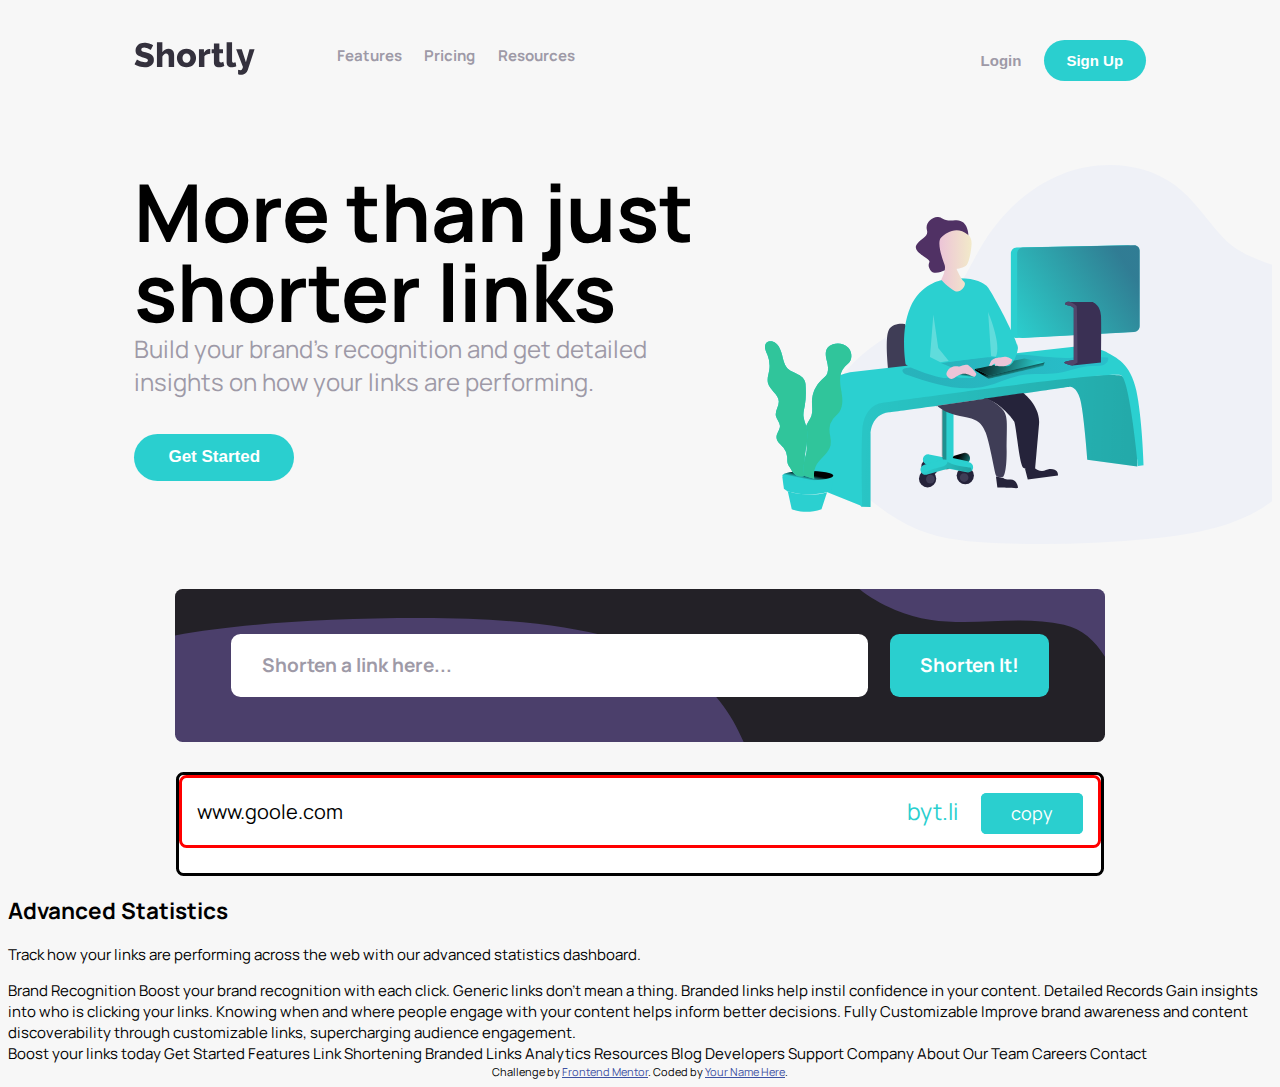
==== index.html @ 32defc4b "copy to clipborad agregado" ====
<!DOCTYPE html>
<html lang="en">
<head>
  <meta charset="UTF-8">
  <meta name="viewport" content="width=device-width, initial-scale=1.0"> <!-- displays site properly based on user's device -->

  <link rel="icon" type="image/png" sizes="32x32" href="./images/favicon-32x32.png">
  <link rel="stylesheet" type="text/css" href="css/styles.css">
  
  <title>Frontend Mentor | Shortly URL shortening API Challenge</title>

  <!-- Feel free to remove these styles or customise in your own stylesheet 👍 -->
  <style>
    .attribution { font-size: 11px; text-align: center; }
    .attribution a { color: hsl(228, 45%, 44%); }
  </style>
</head>
<body>

<header>
    <nav>
      <figure>
        <img src="images/logo.svg" class="logo">
      </figure>
      <div id="containerBurger" onclick="myFunction(this)">
                <div class="bar1"></div>
                <div class="bar2"></div>
                <div class="bar3"></div>
            </div>
      <ul class="nav_list">
        
        <li class="item1">Features</li>
        <li class="item2">Pricing</li>
        <li class="item3">Resources</li>
      </ul>

  
  
  <div class="access">
    <button class="login">
      Login
    </button>
    <button class="sign_up">
      Sign Up
    </button>
  </div>
    </nav>

  <article class="header_article">
    <h1 class="header_title">More than just shorter links</h1>
  <p class="header_paragraph">Build your brand’s recognition and get detailed insights 
  on how your links are performing.</p>

  <button class="get_started">Get Started</button>
  </article>
</header>
  
  <main>
    <form class="shorten_link_form">
      <input type="text" name="link" class="user_link" placeholder="Shorten a link here...">
      <input type="submit" name="shorten_it" value="Shorten It!" class="submit_link">
      <p class="error_message"><em></em></p>
    </form>
    <div class="shorted_links_container">
      <article class="shortened_link">
        <p class="original_link">www.goole.com</p> <p ><span class="link_to_copy">byt.li</span><span class="copy_shortened_link">copy</span></p>
      </article>

    </div>
<article class="main_description">
  <h2  class="main_title">Advanced Statistics</h2>

  <p class="main_title_paragraph">Track how your links are performing across the web with our 
  advanced statistics dashboard.</p>
</article>

  Brand Recognition

  Boost your brand recognition with each click. Generic links don’t 
  mean a thing. Branded links help instil confidence in your content.

  Detailed Records

  Gain insights into who is clicking your links. Knowing when and where 
  people engage with your content helps inform better decisions.

  Fully Customizable

  Improve brand awareness and content discoverability through customizable 
  links, supercharging audience engagement.

  </main>
  Boost your links today

  Get Started

  Features

  Link Shortening
  Branded Links
  Analytics

  Resources


    Blog
  Developers
  Support


  Company

  About
  Our Team
  Careers
  Contact
  
  <div class="attribution">
    Challenge by <a href="https://www.frontendmentor.io?ref=challenge" target="_blank">Frontend Mentor</a>. 
    Coded by <a href="#">Your Name Here</a>.
  </div>

  <script type="module" src="js/app.js"></script>
  <script>
    function myFunction(x) {
        x.classList.toggle("change");
    }
    </script>
</body>
</html>
---- css/styles.css ----
@import url("https://fonts.googleapis.com/css2?family=Manrope:wght@600;800&display=swap");
:root {
  --cyan: hsl(180, 66%, 49%);
  --dark_violet: hsl(257, 27%, 26%);
  --red: hsl(0, 87%, 67%);
  --gray: hsl(0, 0%, 97%);
  --grayish_violet: hsl(257, 7%, 63%);
  --very_dark_blue: hsl(255, 11%, 22%);
  --very_dark_violet: hsl(260, 8%, 14%);
}

body {
  font-family: "Manrope", sans-serif;
  font-size: 15px;
  position: relative;
  background-color: var(--gray);
}

.show {
  display: block;
}

#logo {
  top: 0;
}

#containerBurger {
  display: none;
  cursor: pointer;
  position: relative;
  position: absolute;
  right: 0;
  top: 0;
}

.bar1,
.bar2,
.bar3 {
  width: 35px;
  height: 5px;
  background-color: black;
  margin: 6px 0;
  transition: 0.4s;
}

.change .bar1 {
  -webkit-transform: rotate(-45deg) translate(-9px, 6px);
  transform: rotate(-45deg) translate(-9px, 6px);
}

.change .bar2 {
  opacity: 0;
}

.change .bar3 {
  -webkit-transform: rotate(45deg) translate(-8px, -8px);
  transform: rotate(45deg) translate(-8px, -8px);
}

@media screen and (max-width: 800px) {
  #containerBurger {
    display: block;
  }
}
header {
  padding: 0 0vw 5vw 0vw;
  background-image: url("../images/illustration-working.svg");
  background-repeat: no-repeat;
  background-position: 110% bottom;
  background-size: 45vw;
  width: 80%;
  padding: 0 10% 5% 10%;
  margin: auto;
}

nav {
  display: grid;
  grid-template-columns: 20% 50% 30%;
  align-items: center;
  padding-left: 0;
  margin-top: 2em;
  width: 100%;
  position: relative;
}
nav figure {
  margin: 0 2.5em 0 0;
}
nav .nav_list {
  list-style-type: none;
  display: flex;
  align-items: center;
  padding: 0;
}
nav .nav_list li {
  padding-right: 1.5em;
  font-weight: bolder;
  padding-bottom: 0.7em;
}
nav .nav_list li:hover {
  cursor: pointer;
  -webkit-filter: brightness(0%);
  -moz-filter: brightness(0%);
  filter: brightness(0%);
  transition: 0.5s filter;
}
nav .access {
  display: flex;
  justify-content: flex-end;
}
nav .access button {
  border: none;
  font-weight: bolder;
  padding: 0.8em 1.5em;
  border-radius: 3em;
  font-size: 1em;
  cursor: pointer;
}
nav .access .login {
  color: var(--grayish_violet);
  background-color: transparent;
}
nav .access .sign_up {
  background-color: var(--cyan);
  color: white;
}
nav .access .sign_up:hover {
  -webkit-filter: opacity(50%);
  -moz-filter: opacity(50%);
  filter: opacity(50%);
  transition: filter 0.5s;
}

.header_article {
  width: 60%;
  padding: 0;
}
.header_article .header_title {
  font-size: 5.333333333em;
  margin: 1em 0 0em 0;
  line-height: 100%;
}
.header_article .header_paragraph {
  margin: 0 0 1.5em 0;
  font-size: 1.6em;
  color: var(--grayish_violet);
}
.header_article .get_started {
  border: none;
  background-color: var(--cyan);
  padding: 0.8em 2em;
  font-size: 17px;
  color: white;
  font-weight: bolder;
  border-radius: 3em;
}
.header_article .get_started:hover {
  -webkit-filter: opacity(50%);
  -moz-filter: opacity(50%);
  filter: opacity(50%);
  transition: filter 0.5s;
  cursor: pointer;
}

.item1 {
  color: var(--grayish_violet);
}

.item2 {
  color: var(--grayish_violet);
}

.item3 {
  color: var(--grayish_violet);
}

@media screen and (max-width: 800px) {
  header {
    background-size: contain;
    background-position: 1em 30%;
    padding: 0 2em 30em 2em;
  }
  header nav {
    position: absolute;
    width: 80%;
    grid-template-columns: 1fr;
    grid-template-areas: "logo" "items" "access";
  }
  header nav .logo {
    grid-area: logo;
  }
  header nav .nav_list {
    display: none;
    grid-area: items;
    flex-direction: column;
    margin: 1em 0 0 0;
    border-radius: 1em 1em 0 0;
    background-color: var(--very_dark_violet);
    padding: 2em 2em 1em 2em;
  }
  header nav .nav_list li {
    line-height: 300%;
    color: white;
    padding-left: 1.3em;
  }
  header nav .access {
    display: none;
    grid-area: access;
    align-items: center;
    flex-direction: column;
    border-radius: 0 0 1em 1em;
    margin: 0;
    color: white;
    background-color: var(--very_dark_violet);
    padding: 1em 2em 2em 2em;
  }
  header nav .access button {
    width: 80%;
    color: white !important;
  }

  .header_article {
    position: relative;
    top: 30em;
    width: 100%;
    text-align: center;
  }
  .header_article .header_title {
    font-size: 2.333333333em;
  }
  .header_article .header_paragraph {
    font-size: 1.2em;
  }
}
main {
  padding: 3em 0 0 0;
}
main .shorten_link_form {
  position: relative;
  text-align: center;
  width: 70%;
  margin: auto;
  display: grid;
  grid-template-columns: 72% 18%;
  grid-gap: 0em 1.5em;
  justify-content: center;
  padding: 3em 1.5em 3em 1.5em;
  margin-bottom: 30px;
  border-radius: 0.5em;
  background-image: url("../images/bg-shorten-desktop.svg");
  background-repeat: no-repeat;
  background-color: var(--very_dark_violet);
}
main .shorten_link_form input {
  border: none;
  font-size: 19px;
}
main .shorten_link_form ::placeholder {
  color: var(--grayish_violet);
  opacity: 1;
}
main .shorten_link_form ::-ms-input-placeholder {
  /* Microsoft Edge */
  color: var(--grayish_violet);
}
main .shorten_link_form .user_link {
  height: 3em;
  border: solid white;
  border-radius: 0.5em;
  font-family: "Manrope", sans-serif;
  padding: 0 0 0 1.5em;
  color: black;
  font-weight: bold;
}
main .shorten_link_form .submit_link {
  border-radius: 0.5em;
  cursor: pointer;
  font-family: "Manrope", sans-serif;
  background-color: var(--cyan);
  color: white;
  font-weight: bolder;
}
main .shorten_link_form .error_message {
  color: var(--red);
  position: absolute;
  bottom: 5%;
  left: 7%;
}
main .shorted_links_container {
  border: solid black;
  border-radius: 0.5em;
  background-color: white;
  width: 73%;
  margin: auto;
  max-height: 300px;
  overflow: auto;
}
main .shorted_links_container .shortened_link {
  border: solid red;
  border-radius: 0.5em;
  display: flex;
  justify-content: space-between;
  padding: 0 1em;
  margin-bottom: 25px;
  align-items: center;
}
main .shorted_links_container .shortened_link .original_link {
  font-size: 20px;
}
main .shorted_links_container .shortened_link .link_to_copy {
  font-size: 23px;
  margin: 1em;
  color: var(--cyan);
}
main .shorted_links_container .shortened_link .copy_shortened_link {
  border: solid var(--cyan);
  font-size: 18px;
  padding: 0.3em 1.5em;
  background-color: var(--cyan);
  border-radius: 0.3em;
  color: white;
}

/*# sourceMappingURL=styles.css.map */
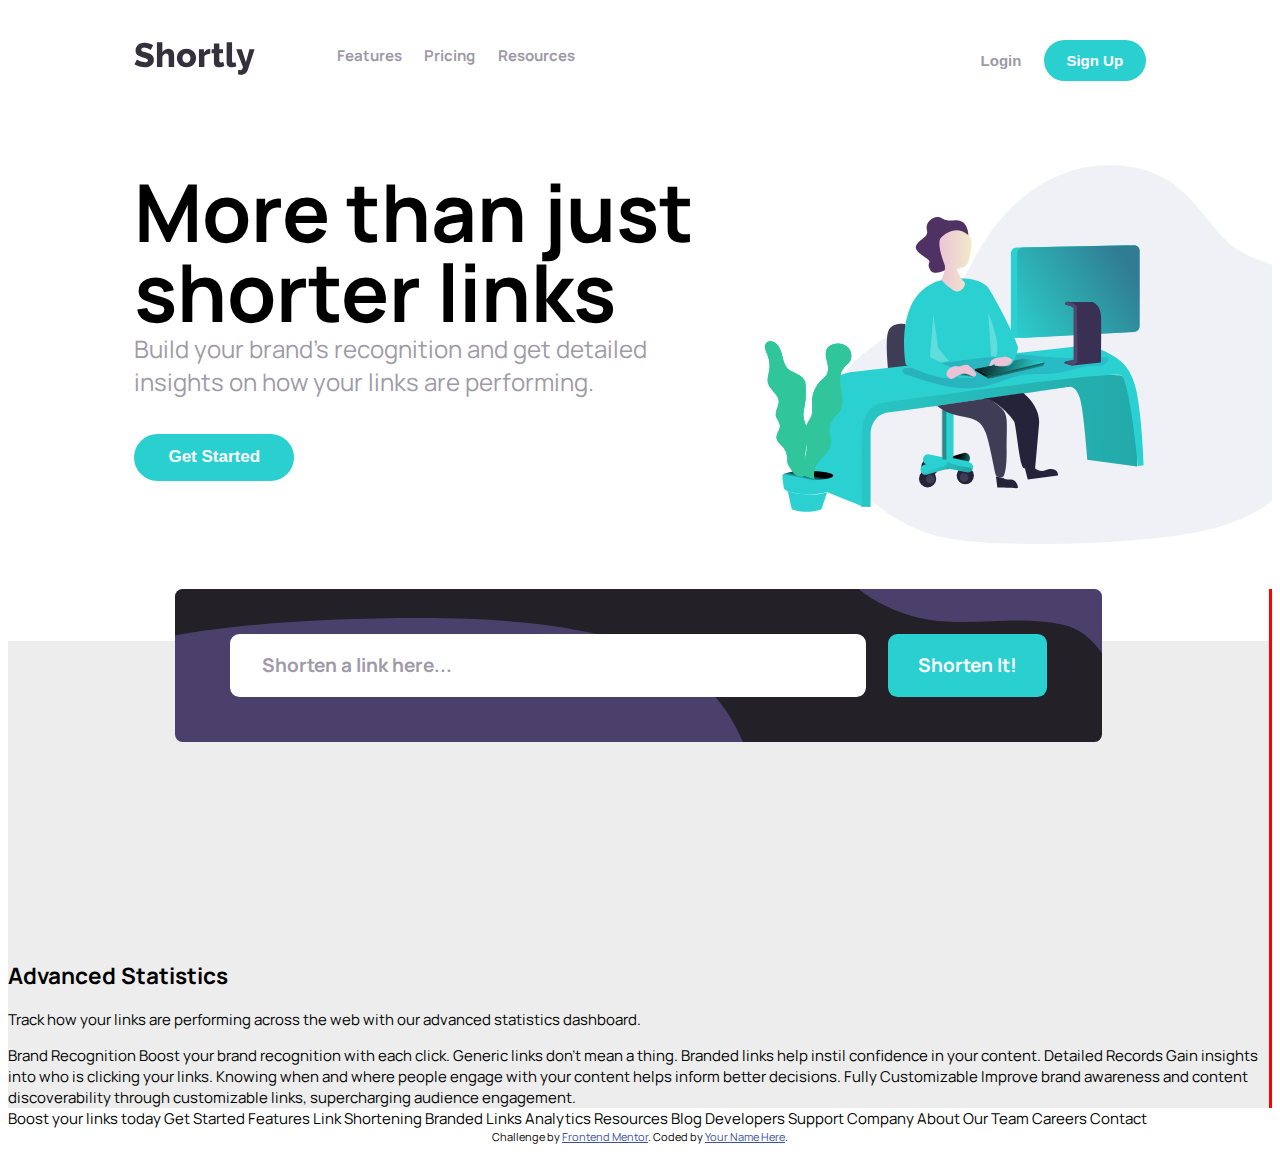
==== commit 8c352e5a: "mas tarde hacemos la parte mobile donde se esta la interactividad de la api" ====
--- a/index.html
+++ b/index.html
@@ -62,10 +62,14 @@
       <p class="error_message"><em></em></p>
     </form>
     <div class="shorted_links_container">
-      <article class="shortened_link">
+      <!--
+       AQUI VAN LOS LINKS
+
+       <article class="shortened_link">
         <p class="original_link">www.goole.com</p> <p ><span class="link_to_copy">byt.li</span><span class="copy_shortened_link">copy</span></p>
       </article>
-
+     -->
+      
     </div>
 <article class="main_description">
   <h2  class="main_title">Advanced Statistics</h2>
--- a/css/styles.css
+++ b/css/styles.css
@@ -3,7 +3,7 @@
   --cyan: hsl(180, 66%, 49%);
   --dark_violet: hsl(257, 27%, 26%);
   --red: hsl(0, 87%, 67%);
-  --gray: hsl(0, 0%, 97%);
+  --gray: hsl(0, 0%, 93%);
   --grayish_violet: hsl(257, 7%, 63%);
   --very_dark_blue: hsl(255, 11%, 22%);
   --very_dark_violet: hsl(260, 8%, 14%);
@@ -13,7 +13,6 @@
   font-family: "Manrope", sans-serif;
   font-size: 15px;
   position: relative;
-  background-color: var(--gray);
 }
 
 .show {
@@ -95,13 +94,13 @@
   padding-right: 1.5em;
   font-weight: bolder;
   padding-bottom: 0.7em;
+  transition: 0.5s filter;
 }
 nav .nav_list li:hover {
   cursor: pointer;
   -webkit-filter: brightness(0%);
   -moz-filter: brightness(0%);
   filter: brightness(0%);
-  transition: 0.5s filter;
 }
 nav .access {
   display: flex;
@@ -122,12 +121,12 @@
 nav .access .sign_up {
   background-color: var(--cyan);
   color: white;
+  transition: filter 0.5s;
 }
 nav .access .sign_up:hover {
   -webkit-filter: opacity(50%);
   -moz-filter: opacity(50%);
   filter: opacity(50%);
-  transition: filter 0.5s;
 }
 
 .header_article {
@@ -152,12 +151,12 @@
   color: white;
   font-weight: bolder;
   border-radius: 3em;
+  transition: filter 0.5s;
 }
 .header_article .get_started:hover {
   -webkit-filter: opacity(50%);
   -moz-filter: opacity(50%);
   filter: opacity(50%);
-  transition: filter 0.5s;
   cursor: pointer;
 }
 
@@ -232,7 +231,11 @@
   }
 }
 main {
-  padding: 3em 0 0 0;
+  margin: 3em 0 0 0;
+  background-color: var(--gray);
+  position: relative;
+  border-right: solid red;
+  background: linear-gradient(white 0%, white 10%, var(--gray) 10%, var(--gray) 100%);
 }
 main .shorten_link_form {
   position: relative;
@@ -244,7 +247,6 @@
   grid-gap: 0em 1.5em;
   justify-content: center;
   padding: 3em 1.5em 3em 1.5em;
-  margin-bottom: 30px;
   border-radius: 0.5em;
   background-image: url("../images/bg-shorten-desktop.svg");
   background-repeat: no-repeat;
@@ -278,6 +280,12 @@
   background-color: var(--cyan);
   color: white;
   font-weight: bolder;
+  transition: filter 0.5s;
+}
+main .shorten_link_form .submit_link:hover {
+  -webkit-filter: opacity(80%);
+  -moz-filter: opacity(80%);
+  filter: opacity(80%);
 }
 main .shorten_link_form .error_message {
   color: var(--red);
@@ -286,22 +294,22 @@
   left: 7%;
 }
 main .shorted_links_container {
-  border: solid black;
-  border-radius: 0.5em;
-  background-color: white;
+  border-radius: 0.5em;
+  background-color: transparent;
   width: 73%;
   margin: auto;
-  max-height: 300px;
+  height: 199px;
+  max-height: 200px;
   overflow: auto;
 }
 main .shorted_links_container .shortened_link {
-  border: solid red;
   border-radius: 0.5em;
   display: flex;
   justify-content: space-between;
   padding: 0 1em;
-  margin-bottom: 25px;
+  margin: 25px 0;
   align-items: center;
+  background-color: white;
 }
 main .shorted_links_container .shortened_link .original_link {
   font-size: 20px;
@@ -312,12 +320,20 @@
   color: var(--cyan);
 }
 main .shorted_links_container .shortened_link .copy_shortened_link {
-  border: solid var(--cyan);
   font-size: 18px;
-  padding: 0.3em 1.5em;
+  padding: 0.4em 1.6em;
+  width: 200px;
+  height: 50px;
   background-color: var(--cyan);
   border-radius: 0.3em;
   color: white;
+  cursor: pointer;
+  transition: filter 0.5s;
+}
+main .shorted_links_container .shortened_link .copy_shortened_link:hover {
+  -webkit-filter: opacity(50%);
+  -moz-filter: opacity(50%);
+  filter: opacity(50%);
 }
 
 /*# sourceMappingURL=styles.css.map */
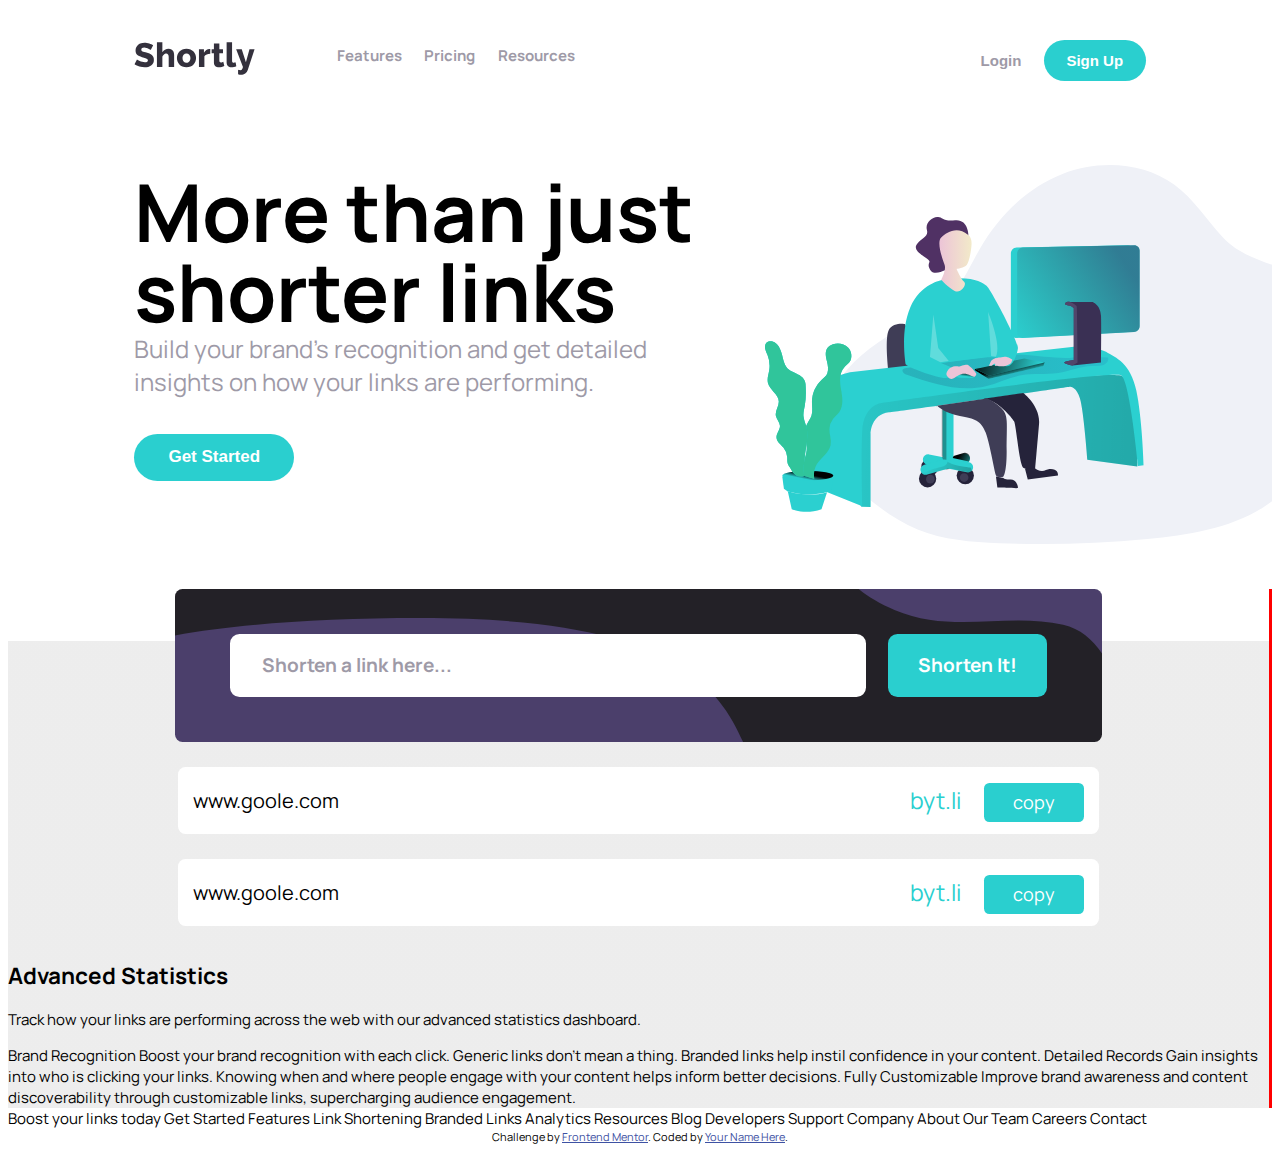
==== commit 3e7fa91a: "shortener version movil añadida" ====
--- a/index.html
+++ b/index.html
@@ -65,11 +65,14 @@
       <!--
        AQUI VAN LOS LINKS
 
-       <article class="shortened_link">
+       
+     -->
+      <article class="shortened_link">
         <p class="original_link">www.goole.com</p> <p ><span class="link_to_copy">byt.li</span><span class="copy_shortened_link">copy</span></p>
       </article>
-     -->
-      
+      <article class="shortened_link">
+        <p class="original_link">www.goole.com</p> <p ><span class="link_to_copy">byt.li</span><span class="copy_shortened_link">copy</span></p>
+      </article>
     </div>
 <article class="main_description">
   <h2  class="main_title">Advanced Statistics</h2>
--- a/css/styles.css
+++ b/css/styles.css
@@ -244,7 +244,7 @@
   margin: auto;
   display: grid;
   grid-template-columns: 72% 18%;
-  grid-gap: 0em 1.5em;
+  grid-gap: 1em 1.5em;
   justify-content: center;
   padding: 3em 1.5em 3em 1.5em;
   border-radius: 0.5em;
@@ -312,18 +312,16 @@
   background-color: white;
 }
 main .shorted_links_container .shortened_link .original_link {
-  font-size: 20px;
+  font-size: 1.3333333333em;
 }
 main .shorted_links_container .shortened_link .link_to_copy {
-  font-size: 23px;
+  font-size: 1.5333333333em;
   margin: 1em;
   color: var(--cyan);
 }
 main .shorted_links_container .shortened_link .copy_shortened_link {
-  font-size: 18px;
+  font-size: 1.2em;
   padding: 0.4em 1.6em;
-  width: 200px;
-  height: 50px;
   background-color: var(--cyan);
   border-radius: 0.3em;
   color: white;
@@ -336,4 +334,22 @@
   filter: opacity(50%);
 }
 
+@media screen and (max-width: 800px) {
+  .shorten_link_form {
+    grid-template-columns: 95% !important;
+    grid-template-rows: 1fr 1fr;
+    width: 80%;
+    background-image: url("../images/bg-shorten-mobile.svg") !important;
+    background-position: 300% top;
+    background-size: 70vmin;
+  }
+
+  .shorted_links_container .shortened_link {
+    flex-direction: column;
+  }
+  .shorted_links_container .shortened_link .original_link {
+    font-size: 5vw !important;
+  }
+}
+
 /*# sourceMappingURL=styles.css.map */
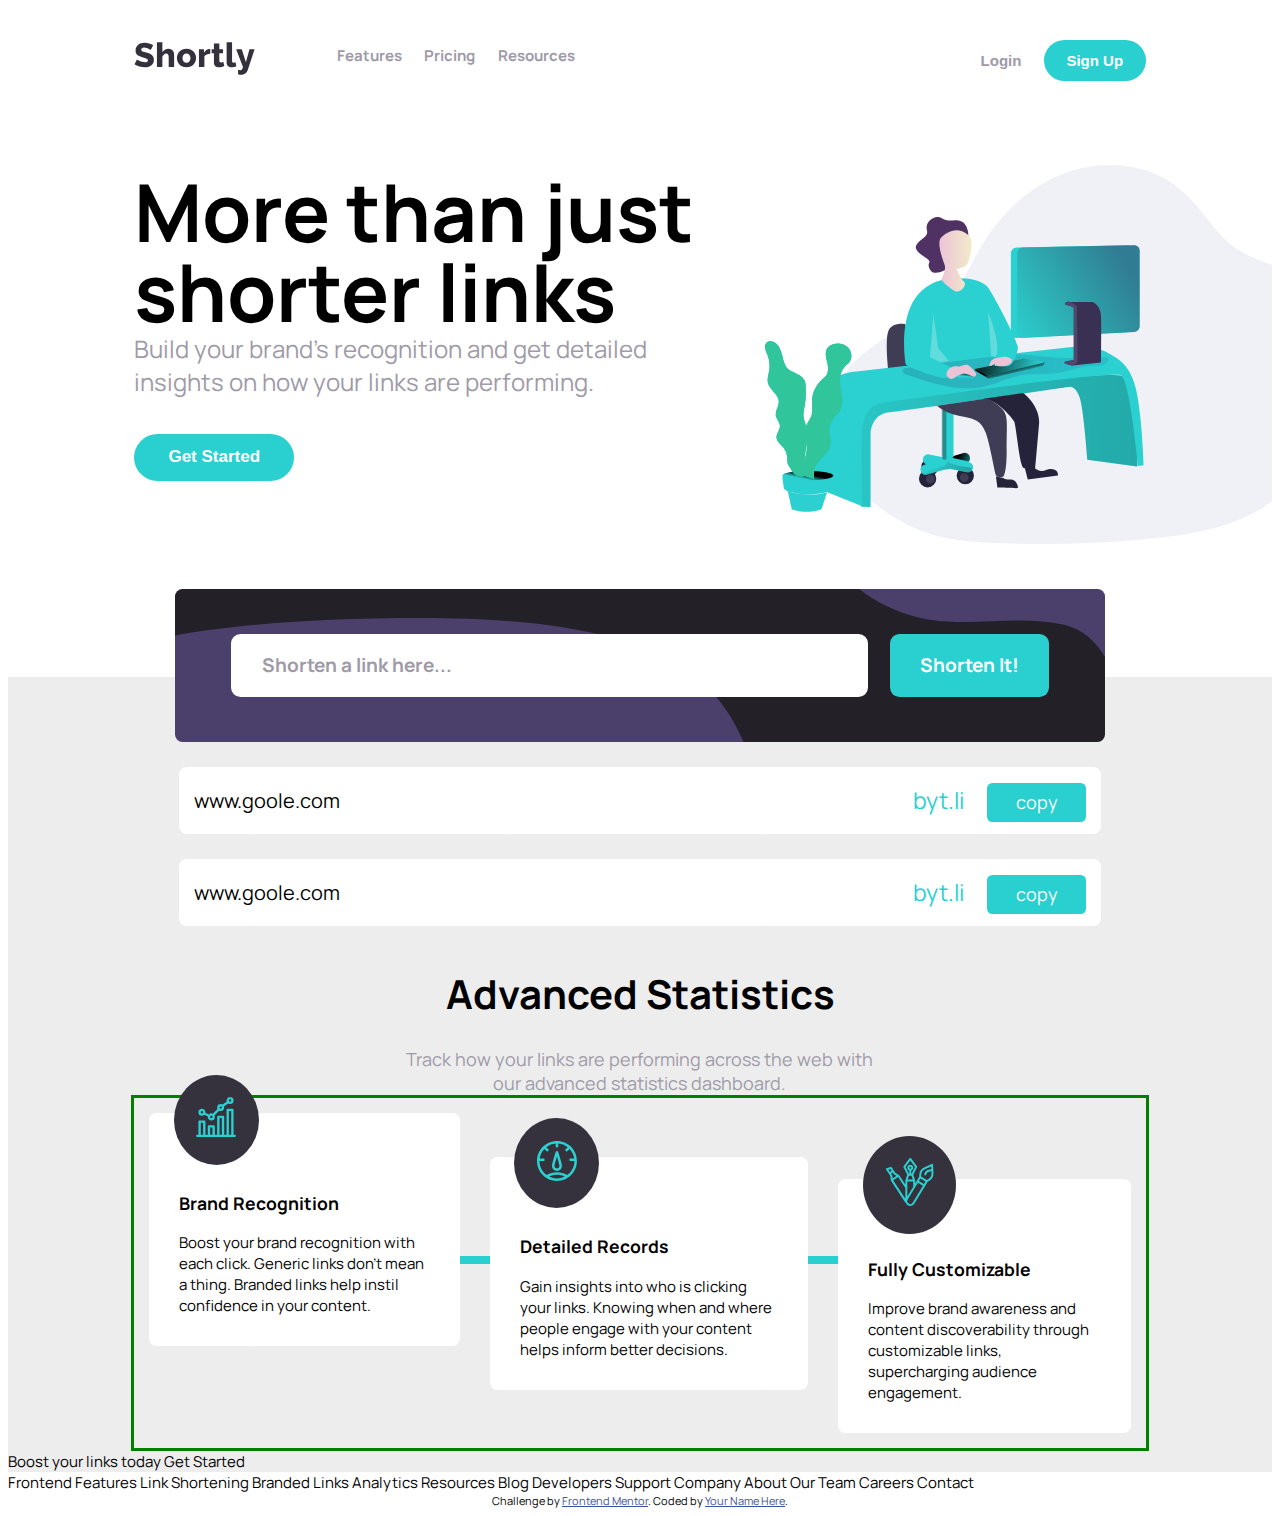
==== commit e4ea56ed: "voy por la parte de las cards" ====
--- a/index.html
+++ b/index.html
@@ -1,137 +1,133 @@
 <!DOCTYPE html>
 <html lang="en">
+
 <head>
-  <meta charset="UTF-8">
-  <meta name="viewport" content="width=device-width, initial-scale=1.0"> <!-- displays site properly based on user's device -->
-
-  <link rel="icon" type="image/png" sizes="32x32" href="./images/favicon-32x32.png">
-  <link rel="stylesheet" type="text/css" href="css/styles.css">
-  
-  <title>Frontend Mentor | Shortly URL shortening API Challenge</title>
-
-  <!-- Feel free to remove these styles or customise in your own stylesheet 👍 -->
-  <style>
-    .attribution { font-size: 11px; text-align: center; }
+    <meta charset="UTF-8">
+    <meta name="viewport" content="width=device-width, initial-scale=1.0"> <!-- displays site properly based on user's device -->
+    <link rel="icon" type="image/png" sizes="32x32" href="./images/favicon-32x32.png">
+    <link rel="stylesheet" type="text/css" href="css/styles.css">
+    <title>Frontend Mentor | Shortly URL shortening API Challenge</title>
+    <!-- Feel free to remove these styles or customise in your own stylesheet 👍 -->
+    <style>
+        .attribution { font-size: 11px; text-align: center; }
     .attribution a { color: hsl(228, 45%, 44%); }
   </style>
 </head>
+
 <body>
-
-<header>
-    <nav>
-      <figure>
-        <img src="images/logo.svg" class="logo">
-      </figure>
-      <div id="containerBurger" onclick="myFunction(this)">
+    <header>
+        <nav>
+            <figure>
+                <img src="images/logo.svg" class="logo">
+            </figure>
+            <div id="containerBurger" onclick="myFunction(this)">
                 <div class="bar1"></div>
                 <div class="bar2"></div>
                 <div class="bar3"></div>
             </div>
-      <ul class="nav_list">
-        
-        <li class="item1">Features</li>
-        <li class="item2">Pricing</li>
-        <li class="item3">Resources</li>
-      </ul>
-
-  
-  
-  <div class="access">
-    <button class="login">
-      Login
-    </button>
-    <button class="sign_up">
-      Sign Up
-    </button>
-  </div>
-    </nav>
-
-  <article class="header_article">
-    <h1 class="header_title">More than just shorter links</h1>
-  <p class="header_paragraph">Build your brand’s recognition and get detailed insights 
-  on how your links are performing.</p>
-
-  <button class="get_started">Get Started</button>
-  </article>
-</header>
-  
-  <main>
-    <form class="shorten_link_form">
-      <input type="text" name="link" class="user_link" placeholder="Shorten a link here...">
-      <input type="submit" name="shorten_it" value="Shorten It!" class="submit_link">
-      <p class="error_message"><em></em></p>
-    </form>
-    <div class="shorted_links_container">
-      <!--
+            <ul class="nav_list">
+                <li class="item1">Features</li>
+                <li class="item2">Pricing</li>
+                <li class="item3">Resources</li>
+            </ul>
+            <div class="access">
+                <button class="login">
+                    Login
+                </button>
+                <button class="sign_up">
+                    Sign Up
+                </button>
+            </div>
+        </nav>
+        <article class="header_article">
+            <h1 class="header_title">More than just shorter links</h1>
+            <p class="header_paragraph">Build your brand’s recognition and get detailed insights
+                on how your links are performing.</p>
+            <button class="get_started">Get Started</button>
+        </article>
+    </header>
+    <main>
+        <form class="shorten_link_form">
+            <input type="text" name="link" class="user_link" placeholder="Shorten a link here...">
+            <input type="submit" name="shorten_it" value="Shorten It!" class="submit_link">
+            <p class="error_message"><em></em></p>
+        </form>
+        <div class="shorted_links_container">
+            <!--
        AQUI VAN LOS LINKS
 
        
      -->
-      <article class="shortened_link">
-        <p class="original_link">www.goole.com</p> <p ><span class="link_to_copy">byt.li</span><span class="copy_shortened_link">copy</span></p>
-      </article>
-      <article class="shortened_link">
-        <p class="original_link">www.goole.com</p> <p ><span class="link_to_copy">byt.li</span><span class="copy_shortened_link">copy</span></p>
-      </article>
+            <article class="shortened_link">
+                <p class="original_link">www.goole.com</p>
+                <p><span class="link_to_copy">byt.li</span><span class="copy_shortened_link">copy</span></p>
+            </article>
+            <article class="shortened_link">
+                <p class="original_link">www.goole.com</p>
+                <p><span class="link_to_copy">byt.li</span><span class="copy_shortened_link">copy</span></p>
+            </article>
+        </div>
+        <article class="main_description">
+            <h2 class="main_title">Advanced Statistics</h2>
+            <p class="main_title_paragraph">Track how your links are performing across the web with our
+                advanced statistics dashboard.</p>
+        </article>
+        <section class="cards_description">
+            <div class="cyan_line"></div>
+            <article class="card1">
+              <figure>
+                  <img src="images/icon-brand-recognition.svg" alt="brand recognition">
+              </figure>
+                <h3>Brand Recognition</h3>
+                <p>Boost your brand recognition with each click. Generic links don’t
+                    mean a thing. Branded links help instil confidence in your content.</p>
+            </article>
+            <article class="card2">
+                <figure>
+                  <img src="images/icon-detailed-records.svg" alt="brand recognition">
+              </figure>
+                <h3>Detailed Records</h3>
+                <p>Gain insights into who is clicking your links. Knowing when and where
+                    people engage with your content helps inform better decisions.</p>
+            </article>
+            <article class="card3">
+                <figure>
+                  <img src="images/icon-fully-customizable.svg" alt="brand recognition">
+              </figure>
+                <h3>Fully Customizable</h3>
+                <p>Improve brand awareness and content discoverability through customizable
+                    links, supercharging audience engagement.</p>
+            </article>
+        </section>
+        <section class="boost_your_link_today">
+            Boost your links today
+            Get Started
+        </section>
+    </main>
+    <footer>Frontend
+        Features
+        Link Shortening
+        Branded Links
+        Analytics
+        Resources
+        Blog
+        Developers
+        Support
+        Company
+        About
+        Our Team
+        Careers
+        Contact</footer>
+    <div class="attribution">
+        Challenge by <a href="https://www.frontendmentor.io?ref=challenge" target="_blank">Frontend Mentor</a>.
+        Coded by <a href="#">Your Name Here</a>.
     </div>
-<article class="main_description">
-  <h2  class="main_title">Advanced Statistics</h2>
-
-  <p class="main_title_paragraph">Track how your links are performing across the web with our 
-  advanced statistics dashboard.</p>
-</article>
-
-  Brand Recognition
-
-  Boost your brand recognition with each click. Generic links don’t 
-  mean a thing. Branded links help instil confidence in your content.
-
-  Detailed Records
-
-  Gain insights into who is clicking your links. Knowing when and where 
-  people engage with your content helps inform better decisions.
-
-  Fully Customizable
-
-  Improve brand awareness and content discoverability through customizable 
-  links, supercharging audience engagement.
-
-  </main>
-  Boost your links today
-
-  Get Started
-
-  Features
-
-  Link Shortening
-  Branded Links
-  Analytics
-
-  Resources
-
-
-    Blog
-  Developers
-  Support
-
-
-  Company
-
-  About
-  Our Team
-  Careers
-  Contact
-  
-  <div class="attribution">
-    Challenge by <a href="https://www.frontendmentor.io?ref=challenge" target="_blank">Frontend Mentor</a>. 
-    Coded by <a href="#">Your Name Here</a>.
-  </div>
-
-  <script type="module" src="js/app.js"></script>
-  <script>
+    <script type="module" src="js/app.js"></script>
+    <script>
     function myFunction(x) {
         x.classList.toggle("change");
     }
     </script>
 </body>
-</html>
+
+</html>--- a/css/styles.css
+++ b/css/styles.css
@@ -234,7 +234,6 @@
   margin: 3em 0 0 0;
   background-color: var(--gray);
   position: relative;
-  border-right: solid red;
   background: linear-gradient(white 0%, white 10%, var(--gray) 10%, var(--gray) 100%);
 }
 main .shorten_link_form {
@@ -351,5 +350,83 @@
     font-size: 5vw !important;
   }
 }
+.main_description {
+  text-align: center;
+}
+.main_description h2 {
+  font-size: 2.6666666667em;
+  line-height: 100%;
+}
+.main_description p {
+  font-size: 1.2em;
+  width: 37%;
+  margin: auto;
+  color: var(--grayish_violet);
+}
+
+@media screen and (max-width: 800px) {
+  .main_description h2 {
+    font-size: 30px;
+  }
+  .main_description p {
+    width: 80%;
+    font-size: 1.3333333333em;
+  }
+}
+.cards_description {
+  display: flex;
+  border: solid green;
+  height: 350px;
+  width: 80%;
+  margin: auto;
+  background-image: url("../images/");
+  position: relative;
+}
+.cards_description .cyan_line {
+  border: solid 4px var(--cyan);
+  position: absolute;
+  width: 90%;
+  top: 45%;
+  left: 5%;
+}
+.cards_description figure {
+  background-color: var(--very_dark_blue);
+  width: fit-content;
+  padding: 1.5em;
+  position: absolute;
+  top: -23%;
+  left: -5%;
+  border-radius: 50%;
+}
+.cards_description .card1 {
+  align-self: flex-start;
+}
+.cards_description .card2 {
+  align-self: center;
+}
+.cards_description .card3 {
+  align-self: flex-end;
+}
+.cards_description .card1 {
+  background-color: white;
+  padding: 4em 2em 1em 2em;
+  margin: 1em;
+  border-radius: 0.5em;
+  position: relative;
+}
+.cards_description .card2 {
+  background-color: white;
+  padding: 4em 2em 1em 2em;
+  margin: 1em;
+  border-radius: 0.5em;
+  position: relative;
+}
+.cards_description .card3 {
+  background-color: white;
+  padding: 4em 2em 1em 2em;
+  margin: 1em;
+  border-radius: 0.5em;
+  position: relative;
+}
 
 /*# sourceMappingURL=styles.css.map */
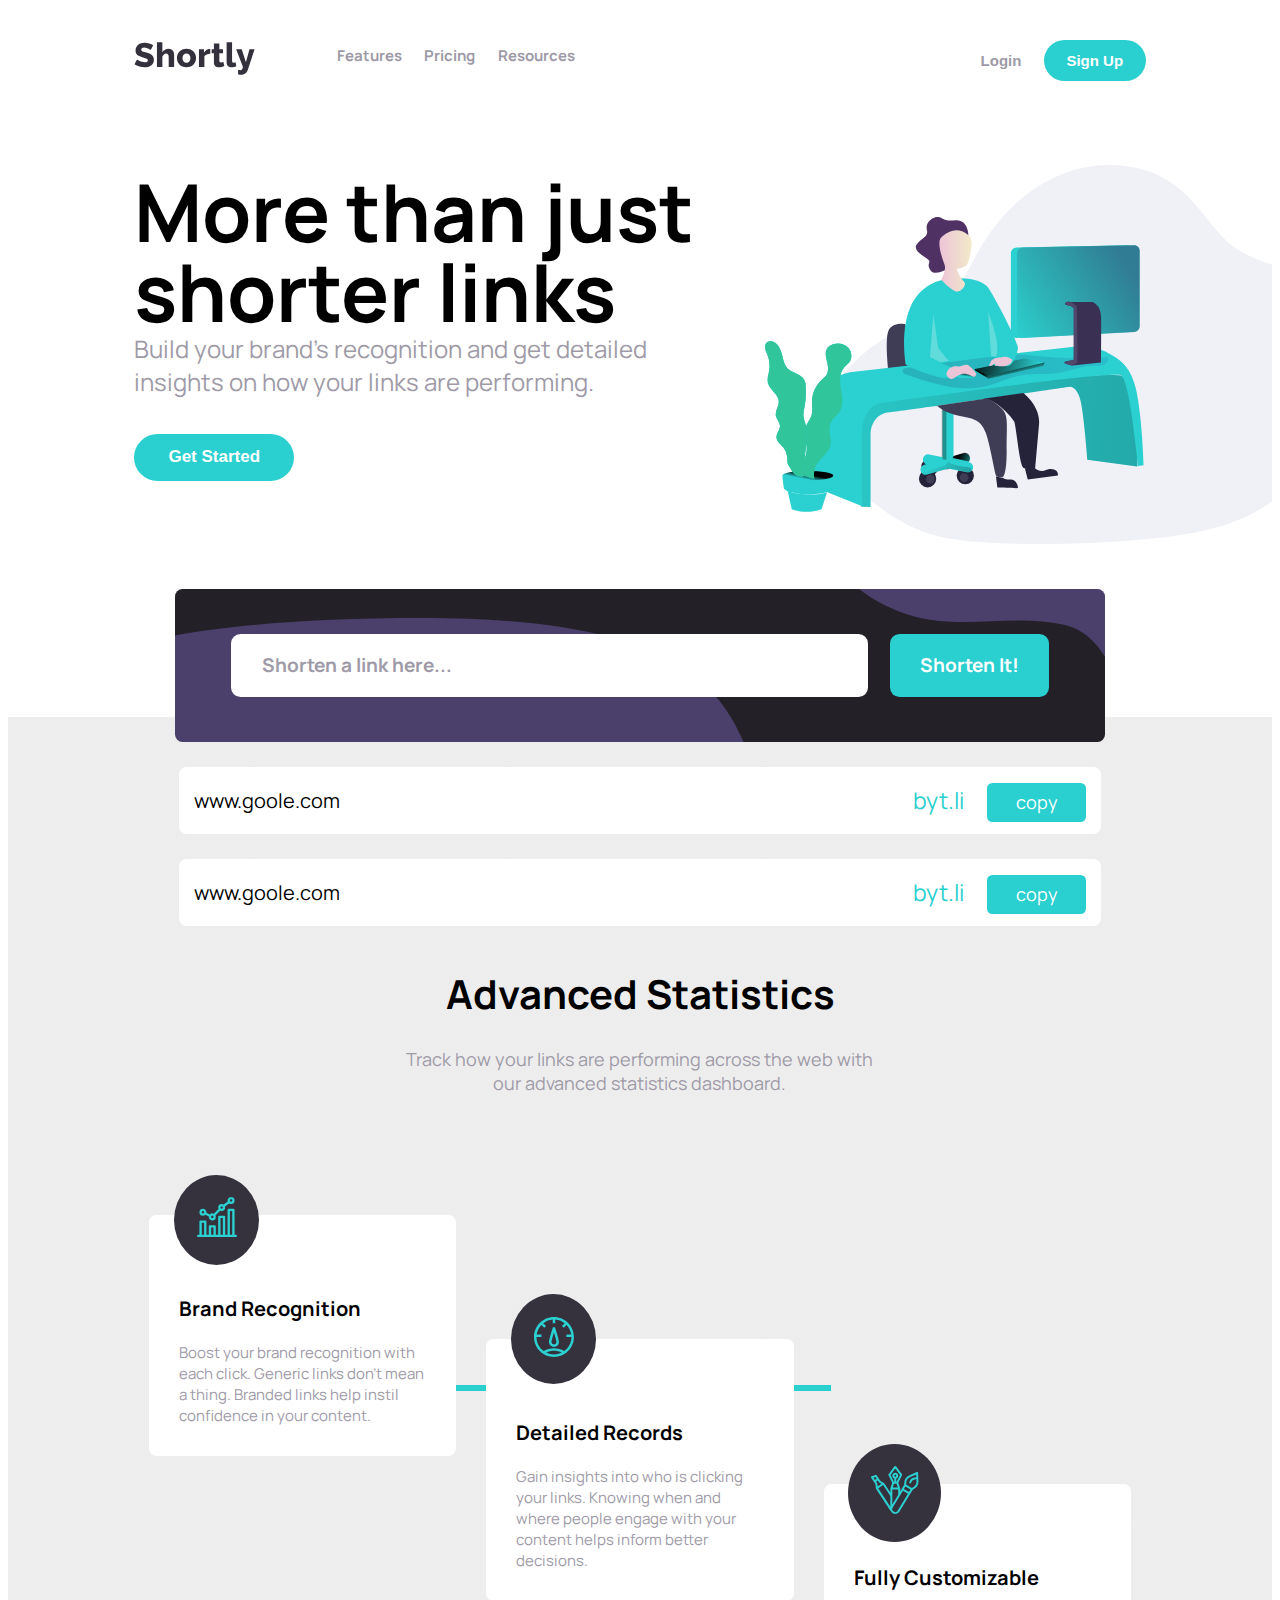
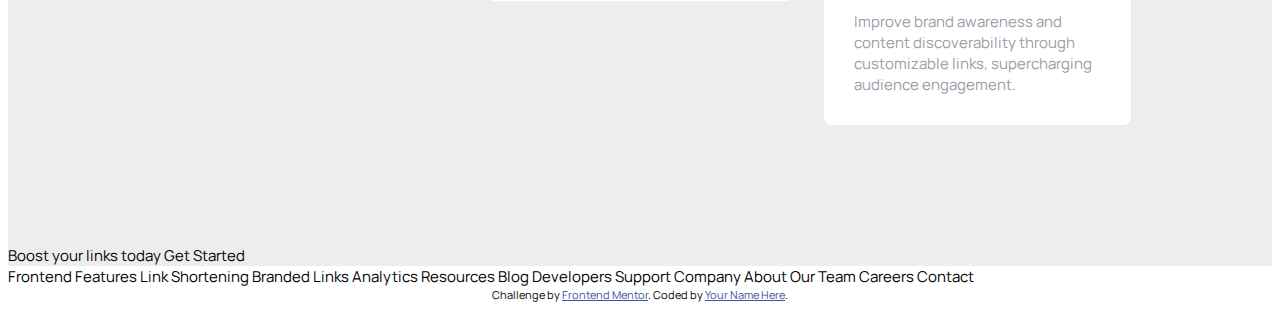
==== commit 820872a7: "card descriptions mobile verison añadida" ====
--- a/index.html
+++ b/index.html
@@ -73,7 +73,7 @@
                 advanced statistics dashboard.</p>
         </article>
         <section class="cards_description">
-            <div class="cyan_line"></div>
+            <!--<div class="cyan_line"></div>-->
             <article class="card1">
               <figure>
                   <img src="images/icon-brand-recognition.svg" alt="brand recognition">
--- a/css/styles.css
+++ b/css/styles.css
@@ -375,10 +375,9 @@
 }
 .cards_description {
   display: flex;
-  border: solid green;
-  height: 350px;
+  height: 60vh;
   width: 80%;
-  margin: auto;
+  margin: 7em auto;
   background-image: url("../images/");
   position: relative;
 }
@@ -386,7 +385,7 @@
   border: solid 4px var(--cyan);
   position: absolute;
   width: 90%;
-  top: 45%;
+  top: 48%;
   left: 5%;
 }
 .cards_description figure {
@@ -397,15 +396,34 @@
   top: -23%;
   left: -5%;
   border-radius: 50%;
+  text-align: center;
+  display: inline-block;
+}
+.cards_description figure img {
+  width: 100%;
+  margin: auto;
 }
 .cards_description .card1 {
   align-self: flex-start;
+  position: relative;
+  z-index: 1;
+}
+.cards_description .card1::after {
+  content: "";
+  border: solid var(--cyan);
+  position: absolute;
+  width: 120%;
+  left: 100%;
+  bottom: 27%;
+  z-index: 0;
 }
 .cards_description .card2 {
   align-self: center;
+  z-index: 2;
 }
 .cards_description .card3 {
   align-self: flex-end;
+  z-index: 3;
 }
 .cards_description .card1 {
   background-color: white;
@@ -413,6 +431,14 @@
   margin: 1em;
   border-radius: 0.5em;
   position: relative;
+  width: 100%;
+}
+.cards_description .card1 h3 {
+  font-size: 1.3333333333em;
+}
+.cards_description .card1 p {
+  font-size: 1em;
+  color: var(--grayish_violet);
 }
 .cards_description .card2 {
   background-color: white;
@@ -420,6 +446,14 @@
   margin: 1em;
   border-radius: 0.5em;
   position: relative;
+  width: 100%;
+}
+.cards_description .card2 h3 {
+  font-size: 1.3333333333em;
+}
+.cards_description .card2 p {
+  font-size: 1em;
+  color: var(--grayish_violet);
 }
 .cards_description .card3 {
   background-color: white;
@@ -427,6 +461,75 @@
   margin: 1em;
   border-radius: 0.5em;
   position: relative;
+  width: 100%;
+}
+.cards_description .card3 h3 {
+  font-size: 1.3333333333em;
+}
+.cards_description .card3 p {
+  font-size: 1em;
+  color: var(--grayish_violet);
+}
+
+@media screen and (max-width: 800px) {
+  .cards_description {
+    flex-direction: column;
+    height: fit-content;
+    text-align: center;
+  }
+  .cards_description .card1::after {
+    width: 0%;
+    left: 50%;
+    bottom: -192%;
+    height: 190%;
+  }
+  .cards_description .card1 {
+    align-self: center;
+    width: 90%;
+    margin-bottom: 7em;
+  }
+  .cards_description .card1 h3 {
+    font-size: 30px;
+  }
+  .cards_description .card1 p {
+    font-size: 20px;
+  }
+  .cards_description .card2 {
+    align-self: center;
+    width: 90%;
+    margin-bottom: 7em;
+  }
+  .cards_description .card2 h3 {
+    font-size: 30px;
+  }
+  .cards_description .card2 p {
+    font-size: 20px;
+  }
+  .cards_description .card3 {
+    align-self: center;
+    width: 90%;
+    margin-bottom: 7em;
+  }
+  .cards_description .card3 h3 {
+    font-size: 30px;
+  }
+  .cards_description .card3 p {
+    font-size: 20px;
+  }
+  .cards_description .cyan_line {
+    transform: rotate(90deg);
+    position: relative !important;
+    width: 1000px;
+    top: 0%;
+    left: -70%;
+    right: 0%;
+    position: relative;
+  }
+  .cards_description figure {
+    left: 25%;
+    top: -20%;
+    padding: 2em;
+  }
 }
 
 /*# sourceMappingURL=styles.css.map */
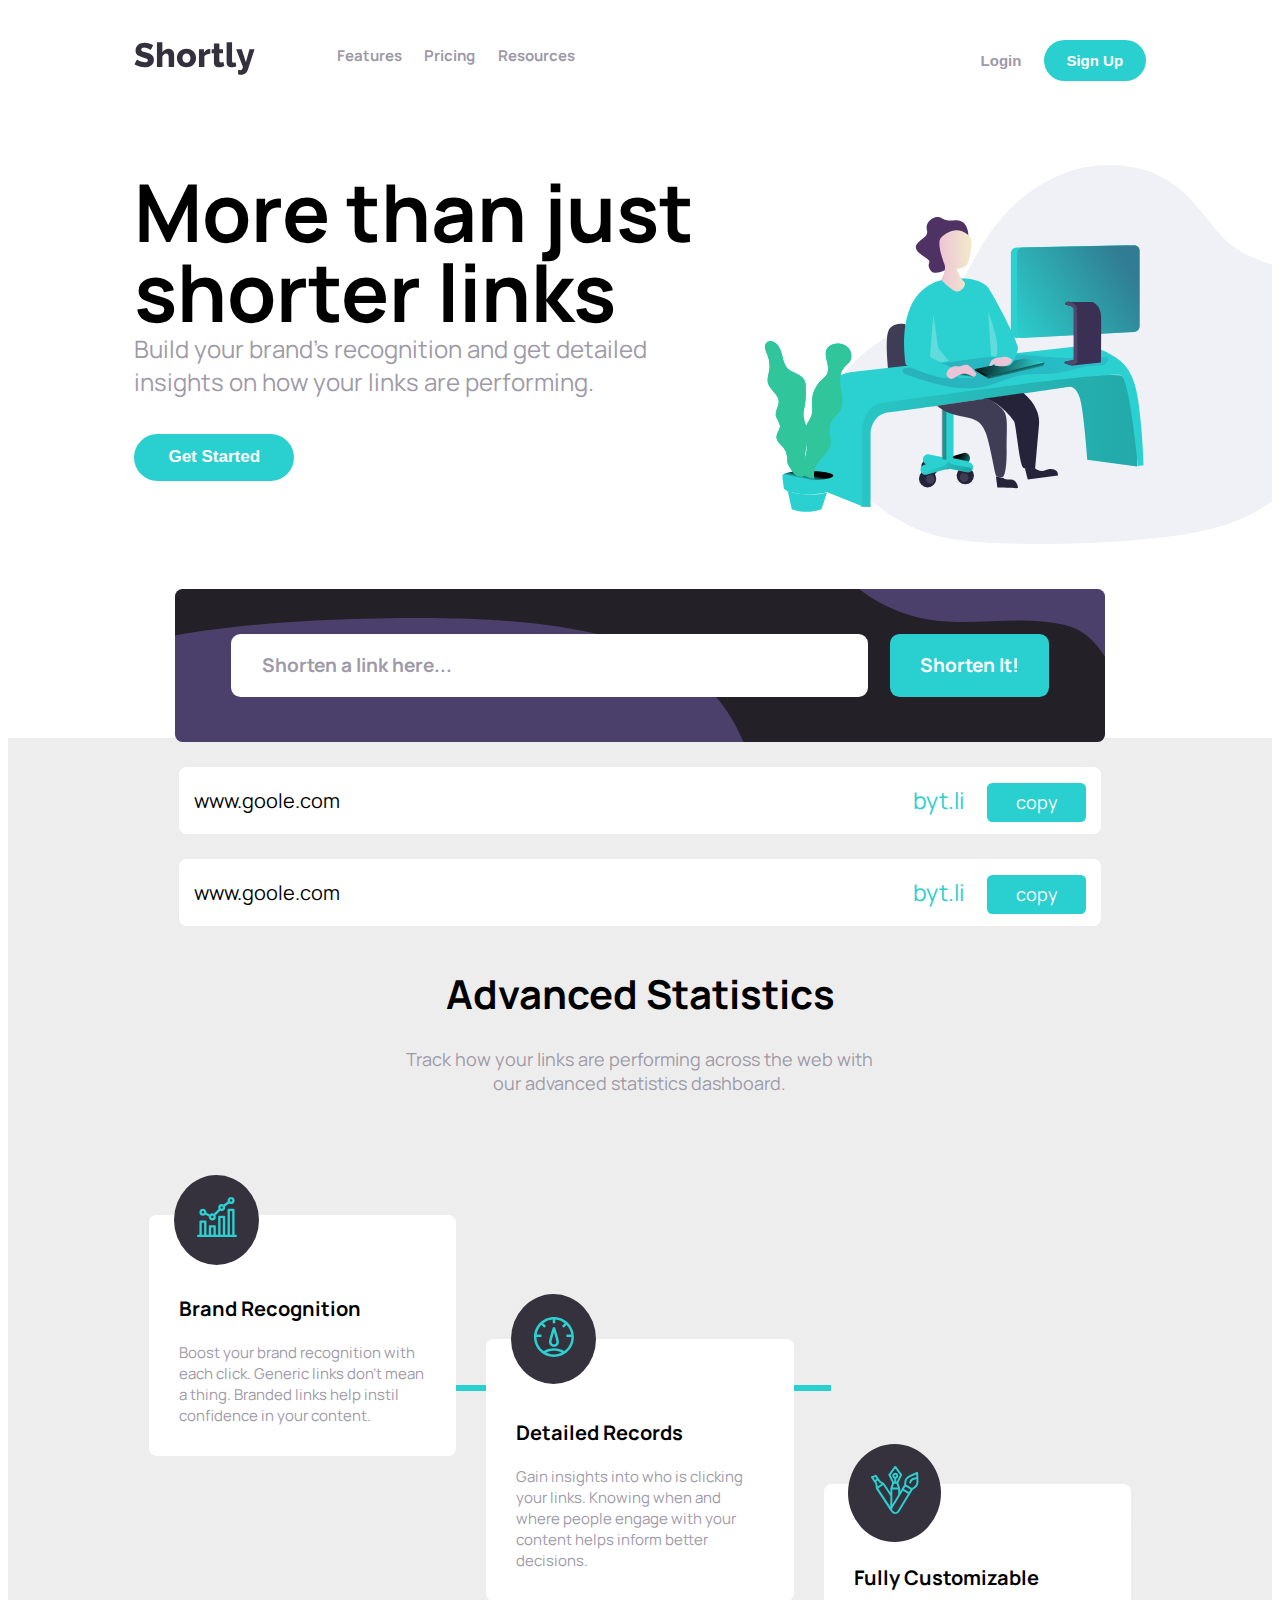
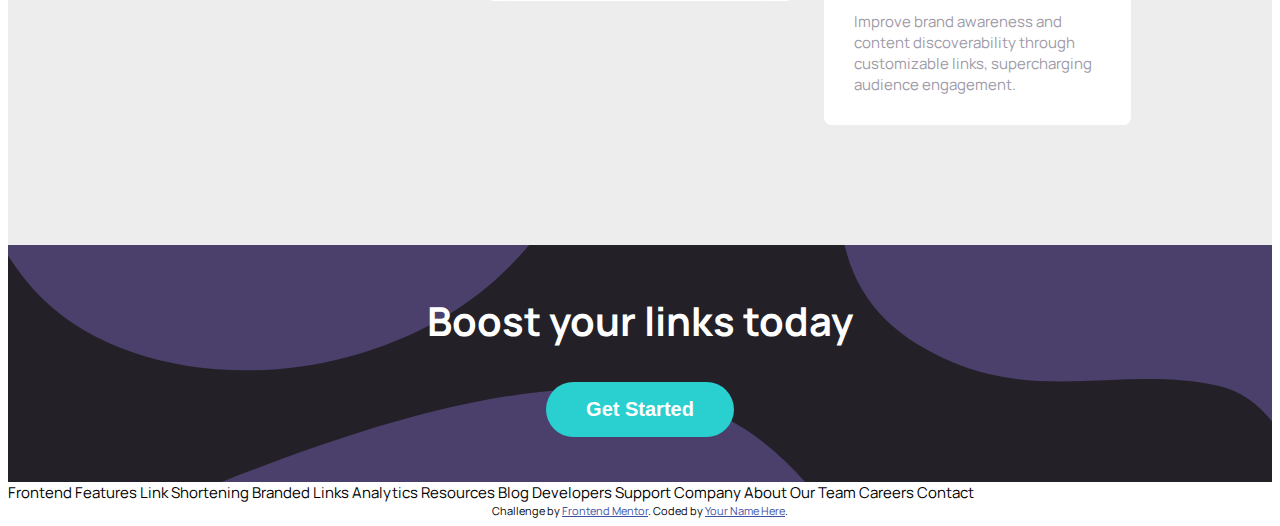
==== commit dbcd77f1: "main part terminada" ====
--- a/index.html
+++ b/index.html
@@ -100,8 +100,8 @@
             </article>
         </section>
         <section class="boost_your_link_today">
-            Boost your links today
-            Get Started
+            <h2>Boost your links today</h2>
+            <button>Get Started</button>
         </section>
     </main>
     <footer>Frontend
--- a/css/styles.css
+++ b/css/styles.css
@@ -147,7 +147,7 @@
   border: none;
   background-color: var(--cyan);
   padding: 0.8em 2em;
-  font-size: 17px;
+  font-size: 1.1333333333em;
   color: white;
   font-weight: bolder;
   border-radius: 3em;
@@ -531,5 +531,43 @@
     padding: 2em;
   }
 }
+.boost_your_link_today {
+  text-align: center;
+  padding: 1em 2em 3em 2em;
+  background-image: url("../images/bg-boost-desktop.svg");
+  background-color: var(--very_dark_violet);
+}
+.boost_your_link_today h2 {
+  font-size: 2.6666666667em;
+  padding: 0;
+  color: white;
+}
+.boost_your_link_today button {
+  border: none;
+  background-color: var(--cyan);
+  padding: 0.8em 2em;
+  font-size: 1.3333333333em;
+  color: white;
+  font-weight: bolder;
+  border-radius: 3em;
+  transition: filter 0.5s;
+}
+
+@media screen and (max-width: 800px) {
+  .boost_your_link_today {
+    padding: 5em 0em;
+    background-image: url("../images/bg-boost-mobile.svg");
+    background-repeat: no-repeat;
+    background-position: right top;
+    background-size: 100%;
+  }
+  .boost_your_link_today h2 {
+    width: 100%;
+    font-size: 2.3em;
+  }
+  .boost_your_link_today button {
+    font-size: 1.7em;
+  }
+}
 
 /*# sourceMappingURL=styles.css.map */
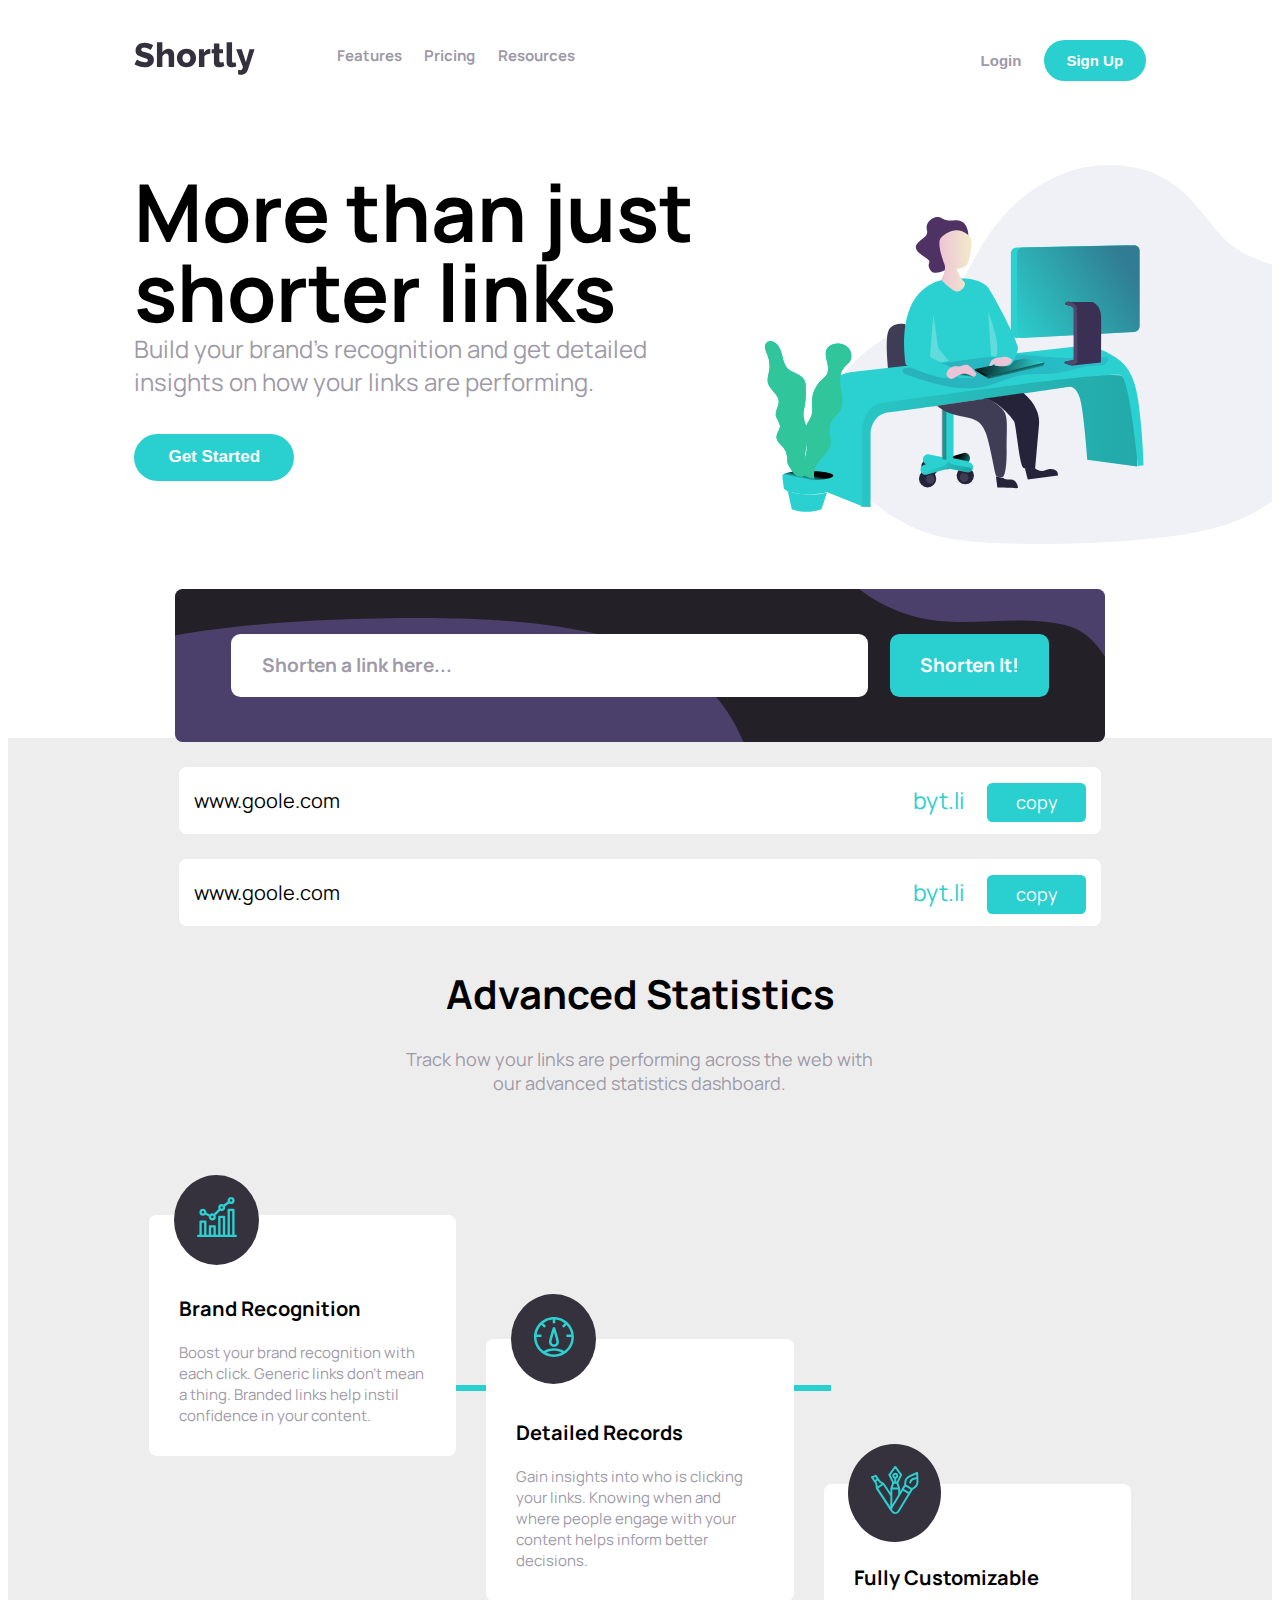
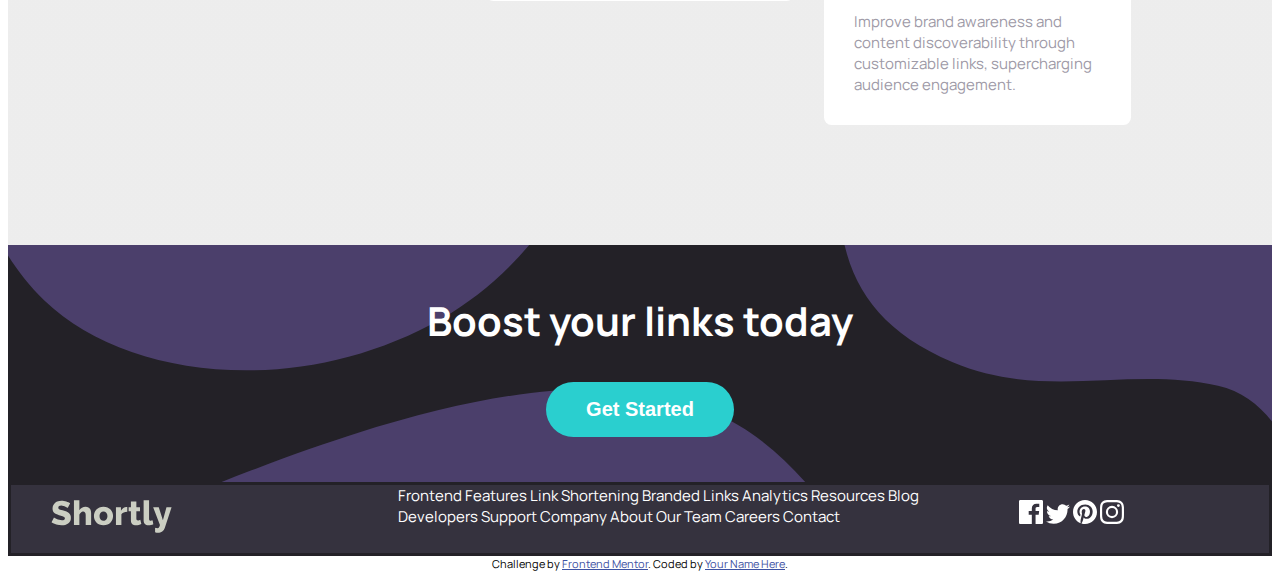
==== commit d530a825: "empezando la parte del footer" ====
--- a/index.html
+++ b/index.html
@@ -18,7 +18,7 @@
     <header>
         <nav>
             <figure>
-                <img src="images/logo.svg" class="logo">
+                <img src="images/logo.svg" alt="logo" class="logo">
             </figure>
             <div id="containerBurger" onclick="myFunction(this)">
                 <div class="bar1"></div>
@@ -84,7 +84,7 @@
             </article>
             <article class="card2">
                 <figure>
-                  <img src="images/icon-detailed-records.svg" alt="brand recognition">
+                  <img src="images/icon-detailed-records.svg" alt="detailed_records">
               </figure>
                 <h3>Detailed Records</h3>
                 <p>Gain insights into who is clicking your links. Knowing when and where
@@ -92,7 +92,7 @@
             </article>
             <article class="card3">
                 <figure>
-                  <img src="images/icon-fully-customizable.svg" alt="brand recognition">
+                  <img src="images/icon-fully-customizable.svg" alt="fully customizable">
               </figure>
                 <h3>Fully Customizable</h3>
                 <p>Improve brand awareness and content discoverability through customizable
@@ -104,7 +104,11 @@
             <button>Get Started</button>
         </section>
     </main>
-    <footer>Frontend
+    <footer>
+        <figure class="footer_logo_container">
+            <img src="images/logo.svg" alt="logo" class="footer_logo">
+        </figure>
+        Frontend
         Features
         Link Shortening
         Branded Links
@@ -117,7 +121,14 @@
         About
         Our Team
         Careers
-        Contact</footer>
+        Contact
+<figure>
+    <img src="images/icon-facebook.svg" alt="icon facebook">
+    <img src="images/icon-twitter.svg" alt="icon twitter">
+    <img src="images/icon-pinterest.svg" alt="icon pinterest">
+    <img src="images/icon-instagram.svg" alt="icon instagram">
+</figure>
+    </footer>
     <div class="attribution">
         Challenge by <a href="https://www.frontendmentor.io?ref=challenge" target="_blank">Frontend Mentor</a>.
         Coded by <a href="#">Your Name Here</a>.
--- a/css/styles.css
+++ b/css/styles.css
@@ -536,8 +536,9 @@
   padding: 1em 2em 3em 2em;
   background-image: url("../images/bg-boost-desktop.svg");
   background-color: var(--very_dark_violet);
-}
-.boost_your_link_today h2 {
+  margin: 0;
+}
+.boost_your_link_today > h2 {
   font-size: 2.6666666667em;
   padding: 0;
   color: white;
@@ -569,5 +570,18 @@
     font-size: 1.7em;
   }
 }
+footer {
+  background-color: var(--very_dark_blue);
+  color: white;
+  margin: 0;
+  display: grid;
+  grid-template-columns: 2fr 3fr 1.5fr;
+  border: solid var(--very_dark_violet);
+}
+footer .footer_logo_container img {
+  -webkit-filter: invert(200%);
+  -moz-filter: invert(200%);
+  filter: invert(200%);
+}
 
 /*# sourceMappingURL=styles.css.map */
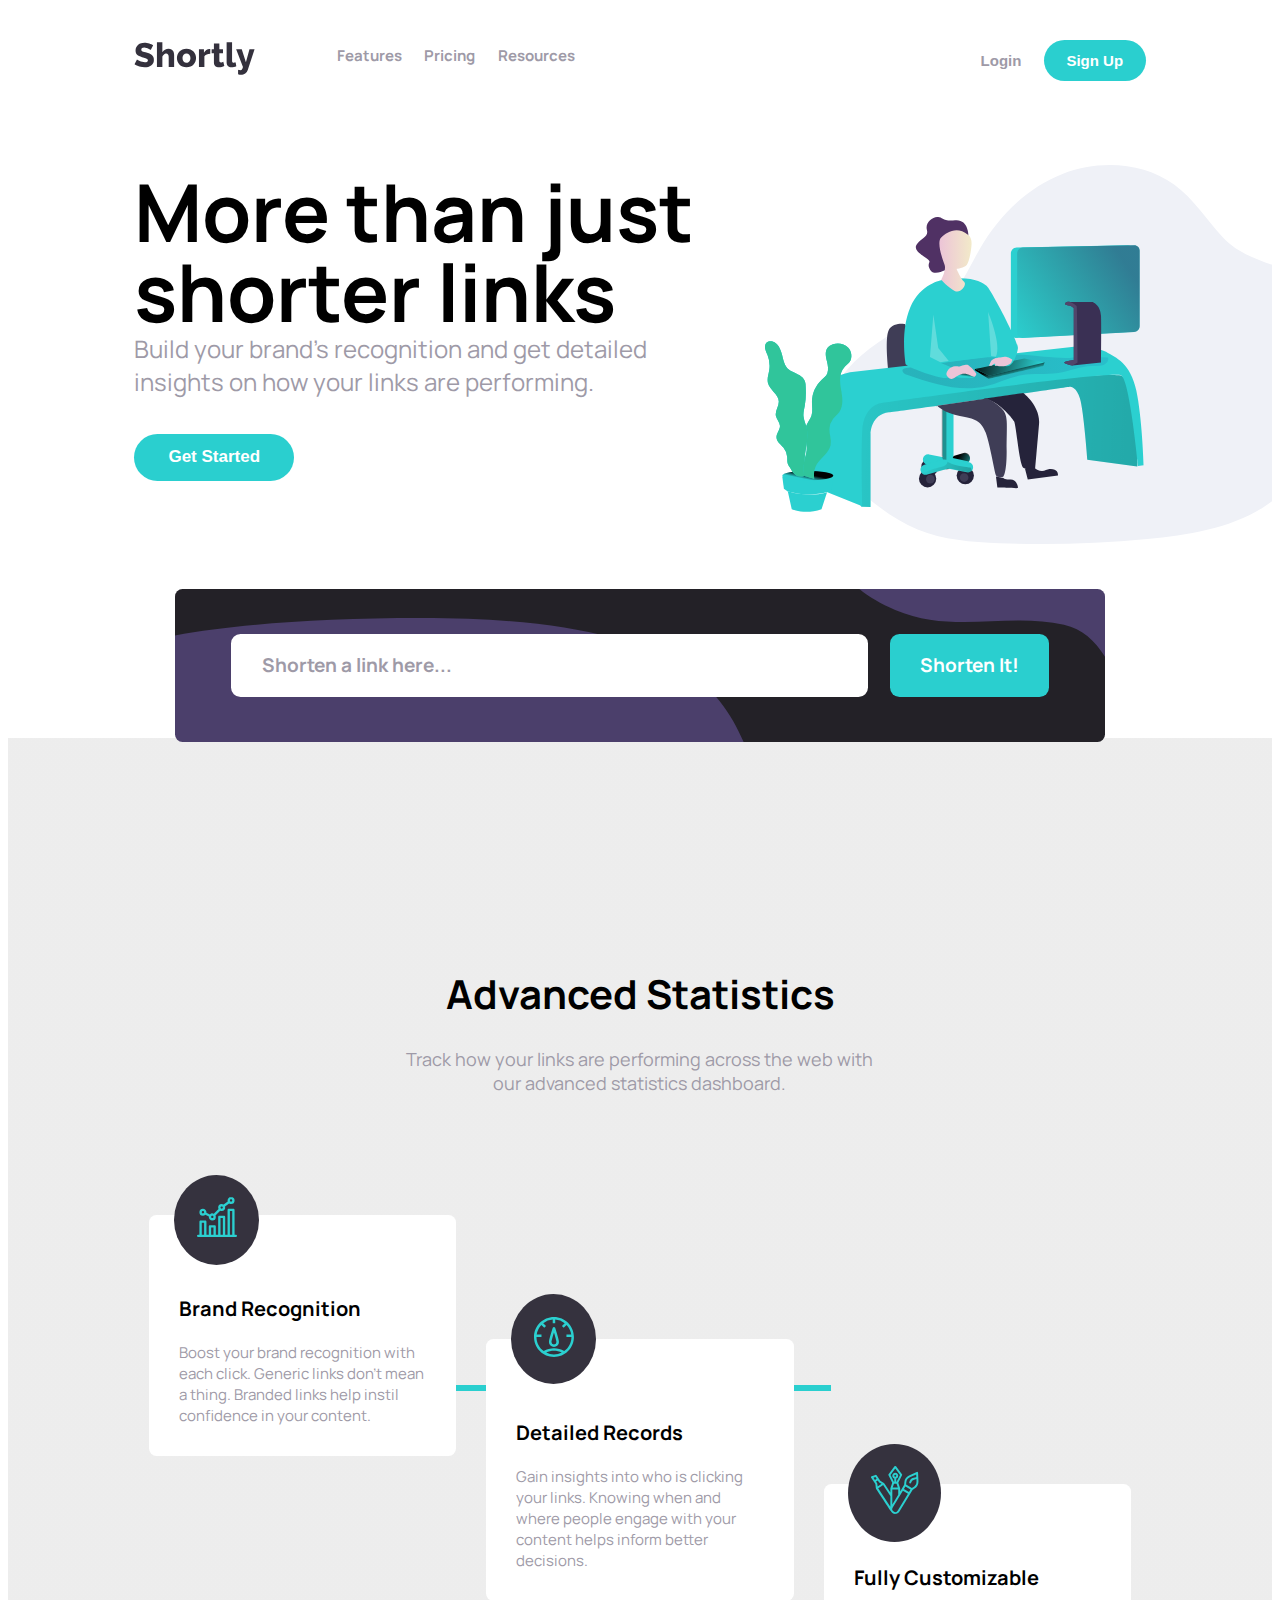
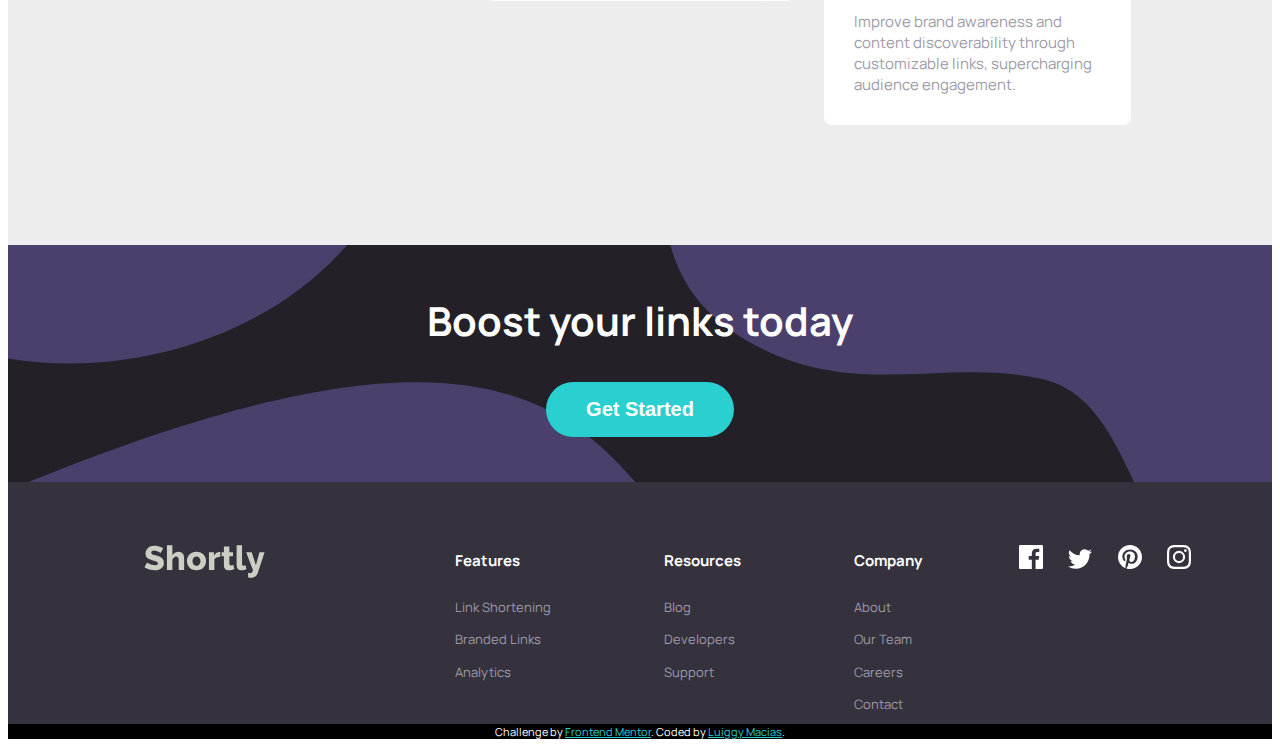
==== commit b129031f: "footer terminado" ====
--- a/index.html
+++ b/index.html
@@ -56,16 +56,15 @@
             <!--
        AQUI VAN LOS LINKS
 
-       
-     -->
-            <article class="shortened_link">
+       <article class="shortened_link">
                 <p class="original_link">www.goole.com</p>
-                <p><span class="link_to_copy">byt.li</span><span class="copy_shortened_link">copy</span></p>
+                <p><span class="link_to_copy">byt.li</span><button class="copy_shortened_link">copy</button></p>
             </article>
             <article class="shortened_link">
                 <p class="original_link">www.goole.com</p>
                 <p><span class="link_to_copy">byt.li</span><span class="copy_shortened_link">copy</span></p>
             </article>
+     -->
         </div>
         <article class="main_description">
             <h2 class="main_title">Advanced Statistics</h2>
@@ -75,25 +74,25 @@
         <section class="cards_description">
             <!--<div class="cyan_line"></div>-->
             <article class="card1">
-              <figure>
-                  <img src="images/icon-brand-recognition.svg" alt="brand recognition">
-              </figure>
+                <figure>
+                    <img src="images/icon-brand-recognition.svg" alt="brand recognition">
+                </figure>
                 <h3>Brand Recognition</h3>
                 <p>Boost your brand recognition with each click. Generic links don’t
                     mean a thing. Branded links help instil confidence in your content.</p>
             </article>
             <article class="card2">
                 <figure>
-                  <img src="images/icon-detailed-records.svg" alt="detailed_records">
-              </figure>
+                    <img src="images/icon-detailed-records.svg" alt="detailed_records">
+                </figure>
                 <h3>Detailed Records</h3>
                 <p>Gain insights into who is clicking your links. Knowing when and where
                     people engage with your content helps inform better decisions.</p>
             </article>
             <article class="card3">
                 <figure>
-                  <img src="images/icon-fully-customizable.svg" alt="fully customizable">
-              </figure>
+                    <img src="images/icon-fully-customizable.svg" alt="fully customizable">
+                </figure>
                 <h3>Fully Customizable</h3>
                 <p>Improve brand awareness and content discoverability through customizable
                     links, supercharging audience engagement.</p>
@@ -108,30 +107,38 @@
         <figure class="footer_logo_container">
             <img src="images/logo.svg" alt="logo" class="footer_logo">
         </figure>
-        Frontend
-        Features
-        Link Shortening
-        Branded Links
-        Analytics
-        Resources
-        Blog
-        Developers
-        Support
-        Company
-        About
-        Our Team
-        Careers
-        Contact
-<figure>
-    <img src="images/icon-facebook.svg" alt="icon facebook">
-    <img src="images/icon-twitter.svg" alt="icon twitter">
-    <img src="images/icon-pinterest.svg" alt="icon pinterest">
-    <img src="images/icon-instagram.svg" alt="icon instagram">
-</figure>
+        <article class="links_container">
+            <ul class="links_list">
+                <h4>Features</h4>
+                <li>Link Shortening</li>
+                <li>Branded Links</li>
+                <li>Analytics</li>
+            </ul>
+            <ul class="links_list">
+                <h4>Resources</h4>
+                <li>Blog</li>
+                <li>Developers</li>
+                <li>Support</li>
+            </ul>
+            <ul class="links_list">
+                <h4>Company</h4>
+                <li>About</li>
+                <li>Our Team</li>
+                <li>Careers</li>
+                <li>Contact</li>
+            </ul>
+        </article>
+        <figure class="social_media">
+            <img src="images/icon-facebook.svg" alt="icon facebook">
+            <img src="images/icon-twitter.svg" alt="icon twitter">
+            <img src="images/icon-pinterest.svg" alt="icon pinterest">
+            <img src="images/icon-instagram.svg" alt="icon instagram">
+        </figure>
+
     </footer>
     <div class="attribution">
         Challenge by <a href="https://www.frontendmentor.io?ref=challenge" target="_blank">Frontend Mentor</a>.
-        Coded by <a href="#">Your Name Here</a>.
+        Coded by <a href="https://www.frontendmentor.io/profile/macluiggy" target="_blank">Luiggy Macias</a>.
     </div>
     <script type="module" src="js/app.js"></script>
     <script>
--- a/css/styles.css
+++ b/css/styles.css
@@ -326,6 +326,7 @@
   color: white;
   cursor: pointer;
   transition: filter 0.5s;
+  border: none;
 }
 main .shorted_links_container .shortened_link .copy_shortened_link:hover {
   -webkit-filter: opacity(50%);
@@ -536,6 +537,8 @@
   padding: 1em 2em 3em 2em;
   background-image: url("../images/bg-boost-desktop.svg");
   background-color: var(--very_dark_violet);
+  background-repeat: no-repeat;
+  background-position: right;
   margin: 0;
 }
 .boost_your_link_today > h2 {
@@ -552,6 +555,13 @@
   font-weight: bolder;
   border-radius: 3em;
   transition: filter 0.5s;
+  transition: filter 0.5s;
+}
+.boost_your_link_today button:hover {
+  -webkit-filter: opacity(50%);
+  -moz-filter: opacity(50%);
+  filter: opacity(50%);
+  cursor: pointer;
 }
 
 @media screen and (max-width: 800px) {
@@ -576,12 +586,78 @@
   margin: 0;
   display: grid;
   grid-template-columns: 2fr 3fr 1.5fr;
-  border: solid var(--very_dark_violet);
+  border: solid var(--very_dark_blue);
+  padding-top: 3em;
+}
+footer .footer_logo_container {
+  text-align: center;
 }
 footer .footer_logo_container img {
   -webkit-filter: invert(200%);
   -moz-filter: invert(200%);
   filter: invert(200%);
+  cursor: pointer;
+}
+footer .links_container {
+  display: flex;
+  justify-content: space-around;
+  padding-top: 0;
+}
+footer .links_container .links_list {
+  list-style-type: none;
+  padding: 0;
+  margin: 0;
+}
+footer .links_container .links_list h4 {
+  padding: 0;
+  cursor: pointer;
+}
+footer .links_container .links_list li {
+  line-height: 250%;
+  font-size: 0.8666666667em;
+  color: var(--grayish_violet);
+  transition: color 0.5s;
+  cursor: pointer;
+}
+footer .links_container .links_list li:hover {
+  color: var(--cyan);
+}
+footer .social_media img {
+  padding-right: 1.5em;
+}
+footer .social_media img:hover {
+  cursor: pointer;
+}
+
+@media screen and (max-width: 800px) {
+  footer {
+    grid-template-columns: 1fr;
+    grid-template-rows: 0.5fr 4fr 0.5fr;
+  }
+  footer .links_container {
+    flex-direction: column;
+    text-align: center;
+    font-size: 1.3333333333em;
+  }
+  footer .social_media {
+    text-align: center;
+    border: solid red;
+    width: 100%;
+    margin: auto;
+  }
+  footer .social_media img {
+    width: 2em;
+  }
+}
+.attribution {
+  width: 100%;
+  text-align: center;
+  margin: auto;
+  color: white;
+  background-color: black;
+}
+.attribution a {
+  color: var(--cyan) !important;
 }
 
 /*# sourceMappingURL=styles.css.map */
